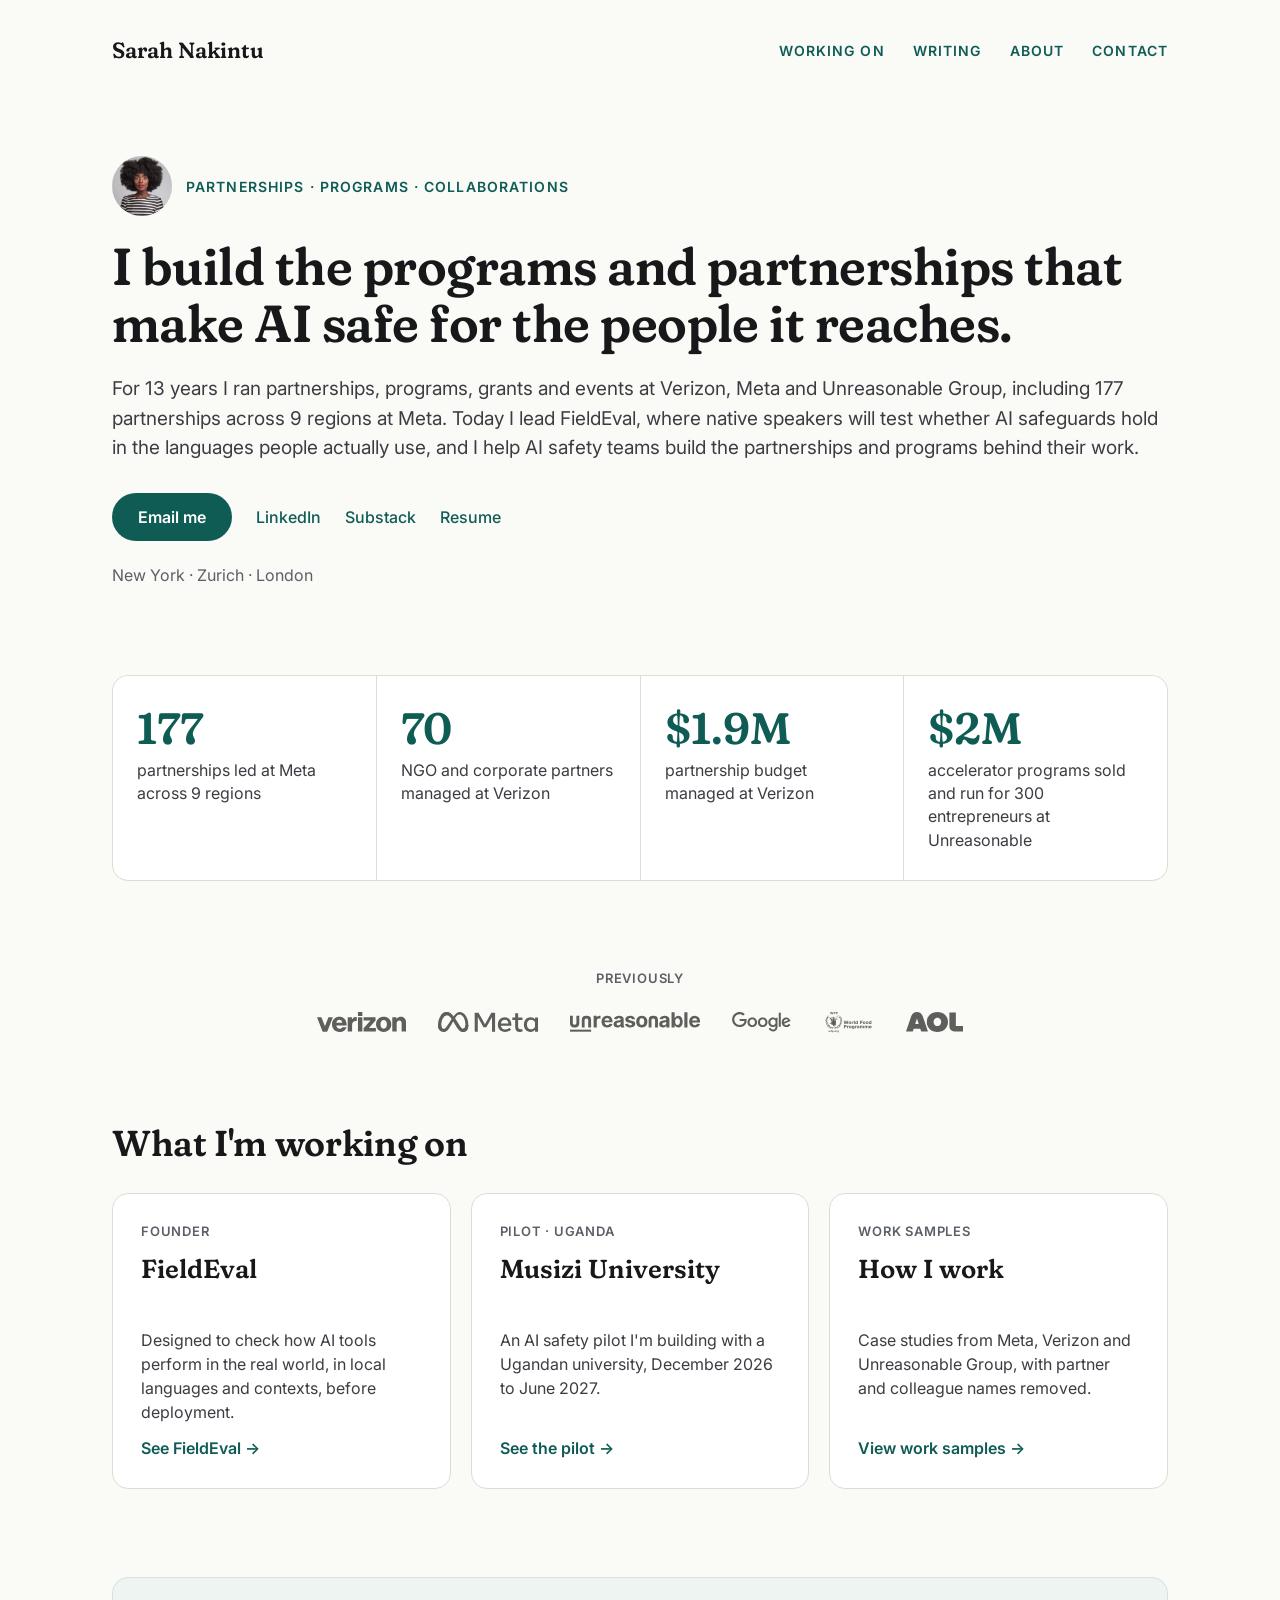
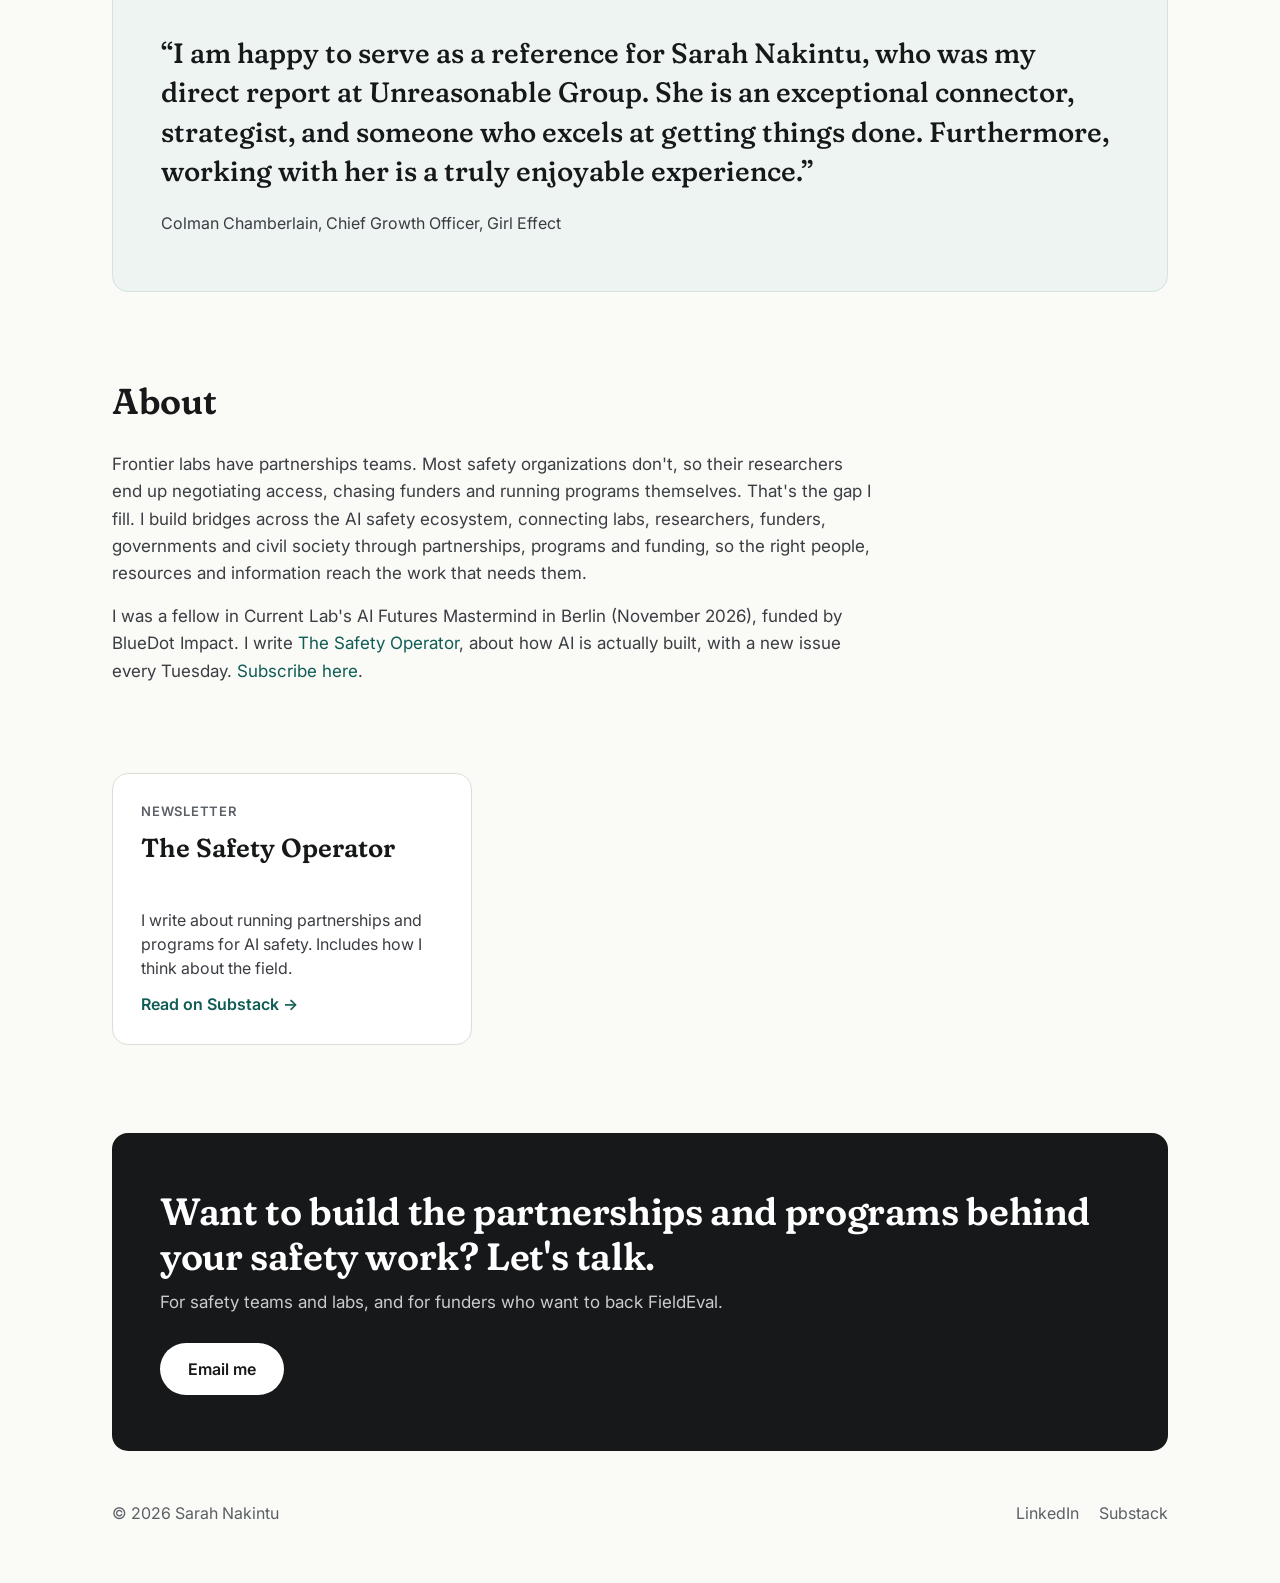
==== index.html @ e01b16b4 "Revert "Give work samples a page with a way home (#25)" This reverts commit 9e043dc0fef824e27f954739" ====
<!DOCTYPE html>
<html lang="en">
<head>
  <meta charset="utf-8">
  <meta name="viewport" content="width=device-width, initial-scale=1">
  <title>Sarah Nakintu</title>
  <meta name="description" content="Partnerships, programs and operations for AI safety.">
  <link rel="icon" href="assets/favicon.svg" type="image/svg+xml">
  <link rel="preconnect" href="https://fonts.googleapis.com">
  <link rel="preconnect" href="https://fonts.gstatic.com" crossorigin>
  <link href="https://fonts.googleapis.com/css2?family=Inter:wght@400;500;600;700&family=Fraunces:opsz,wght,SOFT,WONK@9..144,400..600,100,0&display=swap" rel="stylesheet">
  <link rel="stylesheet" href="styles.css">
  <script>
    (function () {
      try {
        var q = location.search;
        var force = /[?&]intro=1(?:&|$)/.test(q);
        var skipQ = /[?&]intro=0(?:&|$)/.test(q);
        var reduce = window.matchMedia('(prefers-reduced-motion: reduce)').matches;
        var seen = sessionStorage.getItem('sn-entry-seen') === '1';
        if (skipQ || reduce || (seen && !force)) document.documentElement.classList.add('entry-skip');
      } catch (e) {
        document.documentElement.classList.add('entry-skip');
      }
    })();
  </script>
</head>
<body>
  <div class="entry" id="entry" aria-hidden="true">
    <canvas class="entry-canvas" id="entryCanvas"></canvas>
    <div class="entry-brand">
      <p class="entry-mark">SN<span class="entry-dot">.</span></p>
      <span class="entry-line"></span>
    </div>
  </div>
  <a class="skip" href="#top">Skip to content</a>
  <div class="wrap">
    <header class="site-header">
      <a class="logo" href="/">Sarah Nakintu</a>
      <nav class="nav" aria-label="Main">
        <a href="#work">Working on</a>
        <a href="#writing">Writing</a>
        <a href="#about">About</a>
        <a href="#contact">Contact</a>
      </nav>
    </header>

    <section class="hero" id="top">
      <div class="hero-copy">
        <div class="hero-ident">
          <div class="portrait">
            <picture>
              <source type="image/webp" srcset="assets/sarah-nakintu.webp">
              <img src="assets/sarah-nakintu.jpg" alt="Sarah Nakintu, partnerships and programs operator working on AI safety" width="800" height="800">
            </picture>
          </div>
          <p class="eyebrow">Partnerships · Programs · Collaborations</p>
        </div>
        <h1>I build the programs and partnerships that make AI safe for the people it reaches.</h1>
        <p class="lede">For 13 years I ran partnerships, programs, grants and events at Verizon, Meta and Unreasonable Group, including 177 partnerships across 9 regions at Meta. Today I lead FieldEval, where native speakers will test whether AI safeguards hold in the languages people actually use, and I help AI safety teams build the partnerships and programs behind their work.</p>
        <div class="hero-actions">
          <a class="btn" href="mailto:hello@sarahnakintu.com">Email me</a>
          <a class="text-link" href="https://www.linkedin.com/in/sarahnakintu">LinkedIn</a>
          <a class="text-link" href="https://thesafetyoperator.substack.com">Substack</a>
          <a class="text-link" href="assets/sarah-nakintu-resume-v3.pdf">Resume</a>
        </div>
        <p class="location">New York · Zurich · London</p>
      </div>
    </section>

    <section class="results" aria-label="Results">
      <div class="stat">
        <div class="stat-num">177</div>
        <div class="stat-label">partnerships led at Meta across 9 regions</div>
      </div>
      <div class="stat">
        <div class="stat-num">70</div>
        <div class="stat-label">NGO and corporate partners managed at Verizon</div>
      </div>
      <div class="stat">
        <div class="stat-num">$1.9M</div>
        <div class="stat-label">partnership budget managed at Verizon</div>
      </div>
      <div class="stat">
        <div class="stat-num">$2M</div>
        <div class="stat-label">accelerator programs sold and run for 300 entrepreneurs at Unreasonable</div>
      </div>
    </section>

    <section class="previously" aria-label="Previously">
      <p class="previously-label">Previously</p>
      <ul class="logo-row">
        <li><img src="assets/logos/verizon.svg" alt="Verizon" width="107" height="24"></li>
        <li><img src="assets/logos/meta.svg" alt="Meta" width="119" height="24"></li>
        <li><img src="assets/logos/unreasonable.svg" alt="Unreasonable Group" width="160" height="24"></li>
        <li><img src="assets/logos/google.svg" alt="Google" width="71" height="24"></li>
        <li><img src="assets/logos/un-wfp.svg" alt="UN World Food Programme" width="52" height="24"></li>
        <li><img src="assets/logos/aol.svg" alt="AOL" width="68" height="24"></li>
      </ul>
    </section>

    <section class="section" id="work">
      <h2>What I'm working on</h2>
      <div class="cards">
        <article class="card">
          <span class="card-kicker">Founder</span>
          <span class="card-title">FieldEval</span>
          <span class="card-body">Designed to check how AI tools perform in the real world, in local languages and contexts, before deployment.</span>
          <a class="card-cta" href="/fieldeval/">See FieldEval →</a>
        </article>
        <article class="card">
          <span class="card-kicker">Pilot · Uganda</span>
          <span class="card-title">Musizi University</span>
          <span class="card-body">An AI safety pilot I'm building with a Ugandan university, December 2026 to June 2027.</span>
          <a class="card-cta" href="/musizi/">See the pilot →</a>
        </article>
        <a class="card" href="/assets/work/sarah-nakintu-work-samples-nov2026.pdf">
          <span class="card-kicker">Work samples</span>
          <span class="card-title">How I work</span>
          <span class="card-body">Case studies from Meta, Verizon and Unreasonable Group, with partner and colleague names removed.</span>
          <span class="card-cta">View work samples →</span>
        </a>
      </div>
    </section>

    <section class="section" aria-label="Testimonial">
      <figure class="quote-block">
        <blockquote class="quote">“I am happy to serve as a reference for Sarah Nakintu, who was my direct report at Unreasonable Group. She is an exceptional connector, strategist, and someone who excels at getting things done. Furthermore, working with her is a truly enjoyable experience.”</blockquote>
        <figcaption class="quote-attr">Colman Chamberlain, Chief Growth Officer, Girl Effect</figcaption>
      </figure>
    </section>

    <section class="about" id="about">
      <h2>About</h2>
      <div class="about-copy">
        <p>Frontier labs have partnerships teams. Most safety organizations don't, so their researchers end up negotiating access, chasing funders and running programs themselves. That's the gap I fill. I build bridges across the AI safety ecosystem, connecting labs, researchers, funders, governments and civil society through partnerships, programs and funding, so the right people, resources and information reach the work that needs them.</p>
        <p>I was a fellow in Current Lab's AI Futures Mastermind in Berlin (November 2026), funded by BlueDot Impact. I write <a href="https://thesafetyoperator.substack.com">The Safety Operator</a>, about how AI is actually built, with a new issue every Tuesday. <a href="https://thesafetyoperator.substack.com/subscribe">Subscribe here</a>.</p>
      </div>
    </section>

    <section class="section" id="writing">
      <a class="card" href="https://thesafetyoperator.substack.com">
        <span class="card-kicker">Newsletter</span>
        <span class="card-title">The Safety Operator</span>
        <span class="card-body">I write about running partnerships and programs for AI safety. Includes how I think about the field.</span>
        <span class="card-cta">Read on Substack →</span>
      </a>
    </section>

    <section class="contact" id="contact">
      <div>
        <h2>Want to build the partnerships and programs behind your safety work? Let's talk.</h2>
        <p class="contact-sub">For safety teams and labs, and for funders who want to back FieldEval.</p>
      </div>
      <a class="btn-invert" href="mailto:hello@sarahnakintu.com">Email me</a>
    </section>

    <footer class="site-footer">
      <span>© 2026 Sarah Nakintu</span>
      <span class="footer-links">
        <a href="https://www.linkedin.com/in/sarahnakintu">LinkedIn</a>
        <a href="https://thesafetyoperator.substack.com">Substack</a>
      </span>
    </footer>
  </div>
  <script src="assets/entry.js"></script>
</body>
</html>
---- styles.css ----
:root {
  --bg: #FAFAF7;
  --text: #17181A;
  --secondary: #3A3D42;
  --muted: #5B5F66;
  --accent: #0F5C55;
  --accent-hover: #0A403B;
  --border: #DEDCD5;
  --card: #FFFFFF;
  --photo-bg: #E8E6DF;
  --quote-bg: #EEF4F2;
  --contact-bg: #17181A;
  --contact-sub: #C9CBCF;
  --space-section: 88px;
  --max: 1120px;
}

*,
*::before,
*::after { box-sizing: border-box; }

html { scroll-behavior: smooth; }

body {
  margin: 0;
  background: var(--bg);
  color: var(--text);
  font-family: Inter, system-ui, sans-serif;
  font-size: 16px;
  line-height: 1.5;
}

img { max-width: 100%; height: auto; display: block; }

a { color: var(--accent); text-decoration: none; }
a:hover { color: var(--accent-hover); }
a:focus-visible,
button:focus-visible {
  outline: 2px solid var(--accent);
  outline-offset: 3px;
}

.skip {
  position: absolute;
  left: 16px;
  top: 12px;
  z-index: 10;
  background: var(--text);
  color: #fff;
  padding: 10px 16px;
  min-height: 44px;
  border-radius: 8px;
  transform: translateY(-200%);
}
.skip:focus { transform: none; color: #fff; }

.wrap {
  max-width: var(--max);
  margin: 0 auto;
  padding: 0 32px;
}

.site-header {
  display: flex;
  flex-wrap: wrap;
  justify-content: space-between;
  align-items: center;
  gap: 16px;
  padding: 28px 0;
}

.logo {
  font-family: Fraunces, "Times New Roman", serif;
  font-weight: 600;
  font-size: 22px;
  color: var(--text);
  text-decoration: none;
  min-height: 44px;
  display: inline-flex;
  align-items: center;
}
.logo:hover { color: var(--text); }

.home-back {
  display: inline-flex;
  align-items: center;
  min-height: 44px;
  margin: 0 0 4px;
  font-family: Inter, system-ui, sans-serif;
  font-size: 14px;
  font-weight: 500;
  color: var(--accent);
  text-decoration: none;
}
.home-back:hover { color: var(--accent-hover); }
.home-back-end { margin: 48px 0 0; }

.nav {
  display: flex;
  flex-wrap: wrap;
  gap: 8px 28px;
  font-size: 14px;
}
.nav a {
  color: #0F5C55;
  font-weight: 600;
  letter-spacing: 0.08em;
  text-transform: uppercase;
  text-decoration: none;
  min-height: 44px;
  display: inline-flex;
  align-items: center;
}
.nav a:hover { color: var(--accent-hover); }

@media (max-width: 480px) {
  .nav { gap: 8px 12px; }
  .nav a { letter-spacing: 0.05em; }
}

.hero {
  display: block;
  padding: 56px 0 var(--space-section);
}

.hero-copy {
  width: 100%;
  min-width: 0;
  display: flex;
  flex-direction: column;
  gap: 22px;
}

.hero-ident {
  display: flex;
  align-items: center;
  gap: 14px;
}

.eyebrow {
  margin: 0;
  font-size: 14px;
  font-weight: 600;
  letter-spacing: 0.08em;
  text-transform: uppercase;
  color: var(--accent);
}

h1, h2, .stat-num, .card-title, .quote, .logo {
  font-family: Fraunces, "Times New Roman", serif;
  font-optical-sizing: auto;
  font-variation-settings: "SOFT" 100, "WONK" 0;
}

h1 {
  margin: 0;
  font-size: clamp(2rem, 4.5vw, 3.25rem);
  line-height: 1.1;
  font-weight: 600;
  letter-spacing: -0.01em;
}

.lede {
  margin: 0;
  font-size: 19px;
  line-height: 1.55;
  color: var(--secondary);
}

.hero-actions {
  display: flex;
  flex-wrap: wrap;
  align-items: center;
  gap: 12px 24px;
  margin-top: 8px;
}

.btn {
  display: inline-flex;
  align-items: center;
  justify-content: center;
  min-height: 48px;
  padding: 0 26px;
  border-radius: 999px;
  background: var(--accent);
  color: #FFFFFF;
  font-weight: 600;
  font-size: 16px;
  text-decoration: none;
}
.btn:hover { background: var(--accent-hover); color: #FFFFFF; }

.text-link {
  font-size: 16px;
  font-weight: 500;
  min-height: 44px;
  display: inline-flex;
  align-items: center;
}

.location {
  margin: 0;
  font-size: 16px;
  color: var(--muted);
}

.portrait {
  flex: 0 0 60px;
  width: 60px;
  height: 60px;
  max-width: 60px;
  aspect-ratio: 1 / 1;
  border-radius: 50%;
  overflow: hidden;
  background: var(--photo-bg);
}
.portrait img {
  width: 100%;
  height: 100%;
  object-fit: cover;
  object-position: center center;
}

.results {
  display: flex;
  flex-wrap: wrap;
  gap: 1px;
  background: var(--border);
  border: 1px solid var(--border);
  border-radius: 16px;
  overflow: hidden;
}
.stat {
  flex: 1 1 180px;
  background: var(--card);
  padding: 28px 24px;
}
.stat-num {
  font-size: 44px;
  font-weight: 600;
  color: var(--accent);
  line-height: 1.12;
}
.stat-label {
  font-size: 16px;
  line-height: 1.45;
  color: var(--secondary);
  margin-top: 6px;
}

.previously {
  margin: var(--space-section) 0 0;
  text-align: center;
}
.previously-label {
  margin: 0 0 22px;
  font-size: 13px;
  font-weight: 600;
  letter-spacing: 0.06em;
  text-transform: uppercase;
  color: var(--muted);
}
.logo-row {
  list-style: none;
  margin: 0;
  padding: 0;
  display: flex;
  flex-wrap: wrap;
  align-items: center;
  justify-content: center;
  gap: 20px 32px;
}
.logo-row li {
  display: flex;
  align-items: center;
  justify-content: center;
}
.logo-row img {
  height: 20px;
  width: auto;
  max-width: 130px;
  display: block;
}
.logo-row img[src*="un-wfp"] {
  height: 24px;
  max-width: 56px;
}

.section { padding: var(--space-section) 0 0; }

h2 {
  margin: 0 0 28px;
  font-size: 36px;
  font-weight: 600;
  letter-spacing: -0.01em;
  line-height: 1.2;
}

#writing .card { max-width: 360px; }

.cards {
  display: flex;
  flex-wrap: wrap;
  gap: 20px;
}

.card {
  flex: 1 1 240px;
  min-height: 230px;
  display: flex;
  flex-direction: column;
  gap: 12px;
  padding: 28px;
  border-radius: 16px;
  background: var(--card);
  border: 1px solid var(--border);
  text-decoration: none;
  color: var(--text);
}
a.card:hover { color: var(--text); border-color: var(--accent); }
.card-kicker {
  font-size: 13px;
  font-weight: 600;
  letter-spacing: 0.06em;
  text-transform: uppercase;
  color: var(--muted);
}
.card-title {
  font-size: 26px;
  font-weight: 600;
  line-height: 1.2;
  min-height: 2.4em;
}
.card-wide .card-title { min-height: 0; }
.card-body {
  font-size: 16px;
  line-height: 1.5;
  color: var(--secondary);
}
.card-cta {
  margin-top: auto;
  font-size: 16px;
  font-weight: 600;
  color: var(--accent);
}
a.card:hover .card-cta { color: var(--accent-hover); }

.quote-block {
  margin: 0;
  padding: 56px 48px;
  border-radius: 16px;
  background: var(--quote-bg);
  border: 1px solid #D4E3DE;
}
.quote {
  margin: 0;
  font-size: 28px;
  line-height: 1.4;
  font-weight: 500;
}
.quote-attr {
  margin-top: 20px;
  font-size: 16px;
  color: var(--secondary);
}

.about {
  padding: var(--space-section) 0 0;
}
.about-copy {
  max-width: 760px;
  min-width: 0;
  display: flex;
  flex-direction: column;
  gap: 16px;
  font-size: 17px;
  line-height: 1.6;
  color: var(--secondary);
}
.about-copy p { margin: 0; }

.contact {
  margin: var(--space-section) 0 0;
  padding: 56px 48px;
  border-radius: 20px;
  background: var(--contact-bg);
  color: #FFFFFF;
  display: flex;
  flex-wrap: wrap;
  align-items: center;
  justify-content: space-between;
  gap: 28px;
}
.contact h2 {
  margin: 0;
  font-size: 38px;
  color: #FFFFFF;
  line-height: 1.2;
}
.contact-sub {
  margin: 10px 0 0;
  font-size: 17px;
  color: var(--contact-sub);
}
.btn-invert {
  display: inline-flex;
  align-items: center;
  justify-content: center;
  min-height: 52px;
  padding: 0 28px;
  border-radius: 999px;
  background: #FFFFFF;
  color: var(--text);
  font-weight: 600;
  font-size: 16px;
  text-decoration: none;
}
.btn-invert:hover { background: var(--bg); color: var(--text); }

/* Homepage contact matches the other boxes. Musizi keeps the 20px radius. */
body:has(.hero) .contact { border-radius: 16px; }

.site-footer {
  display: flex;
  flex-wrap: wrap;
  justify-content: space-between;
  align-items: center;
  gap: 16px;
  padding: 40px 0 48px;
  font-size: 16px;
  color: var(--muted);
}
.footer-links {
  display: flex;
  flex-wrap: wrap;
  gap: 8px 20px;
}
.footer-links a {
  color: var(--muted);
  min-height: 44px;
  display: inline-flex;
  align-items: center;
}
.footer-links a:hover { color: var(--accent); }

@media (max-width: 768px) {
  :root { --space-section: 56px; }
  .wrap { padding: 0 24px; }
  .hero { padding: 36px 0 var(--space-section); }
  .contact { padding: 40px 28px; }
  .contact h2 { font-size: 31px; }
  .quote { font-size: 24px; }
  .quote-block { padding: 40px 28px; }
}

@media (max-width: 480px) {
  .wrap { padding: 0 20px; }
  .stat-num { font-size: 38px; }
  .portrait { flex-basis: 56px; width: 56px; height: 56px; max-width: 56px; margin-inline: 0; border-radius: 50%; }
  .hero { padding: 28px 0 var(--space-section); }
  .hero-ident { gap: 12px; }
  .cards {
    flex-direction: column;
    gap: 16px;
  }
  .card {
    flex: 1 1 auto;
    width: 100%;
    max-width: 100%;
    min-width: 0;
  }
  .card-title { min-height: 0; }
  .logo-row {
    display: grid;
    grid-template-columns: repeat(2, max-content);
    justify-content: center;
    column-gap: 28px;
    row-gap: 16px;
  }
  .logo-row img { height: 16px; max-width: 110px; }
  .logo-row img[src*="un-wfp"] { height: 22px; max-width: 52px; }
}

/* Homepage entry. SN. already in place, starfield streaks, bar fill, fade. */
.entry {
  position: fixed;
  inset: 0;
  z-index: 9999;
  background: #FAFAF7;
  display: flex;
  align-items: center;
  justify-content: center;
  cursor: pointer;
  transition: opacity 700ms cubic-bezier(0.22, 1, 0.36, 1);
}
.entry.is-leaving {
  opacity: 0;
  pointer-events: none;
}
.entry-canvas {
  position: absolute;
  inset: 0;
  width: 100%;
  height: 100%;
  display: block;
}
.entry-brand {
  position: relative;
  z-index: 1;
  text-align: center;
  pointer-events: none;
  transform: translateY(-8px);
}
.entry-mark {
  margin: 0;
  font-family: Fraunces, "Times New Roman", serif;
  font-weight: 500;
  font-size: clamp(44px, 6.5vw, 64px);
  font-optical-sizing: auto;
  font-variation-settings: "SOFT" 100, "WONK" 0;
  color: #17181A;
  letter-spacing: 0.03em;
  line-height: 1;
}
.entry-dot {
  color: #0F5C55;
  letter-spacing: 0;
  margin-left: 0.02em;
}
.entry-line {
  display: block;
  width: 100px;
  height: 1px;
  margin: 20px auto 0;
  background: #DEDCD5;
  position: relative;
  overflow: hidden;
}
.entry-line::after {
  content: "";
  display: block;
  height: 100%;
  width: 0;
  background: #17181A;
}
.entry.is-in .entry-line::after {
  width: 100%;
  transition: width 1600ms cubic-bezier(0.22, 1, 0.36, 1);
}
@media (max-width: 480px) {
  .entry-mark { font-size: 44px; }
  .entry-line { width: 80px; margin-top: 16px; }
}
html.entry-skip .entry { display: none !important; }
html.entry-lock,
html.entry-lock body { overflow: hidden; }
@media (prefers-reduced-motion: reduce) {
  .entry { display: none !important; }
}
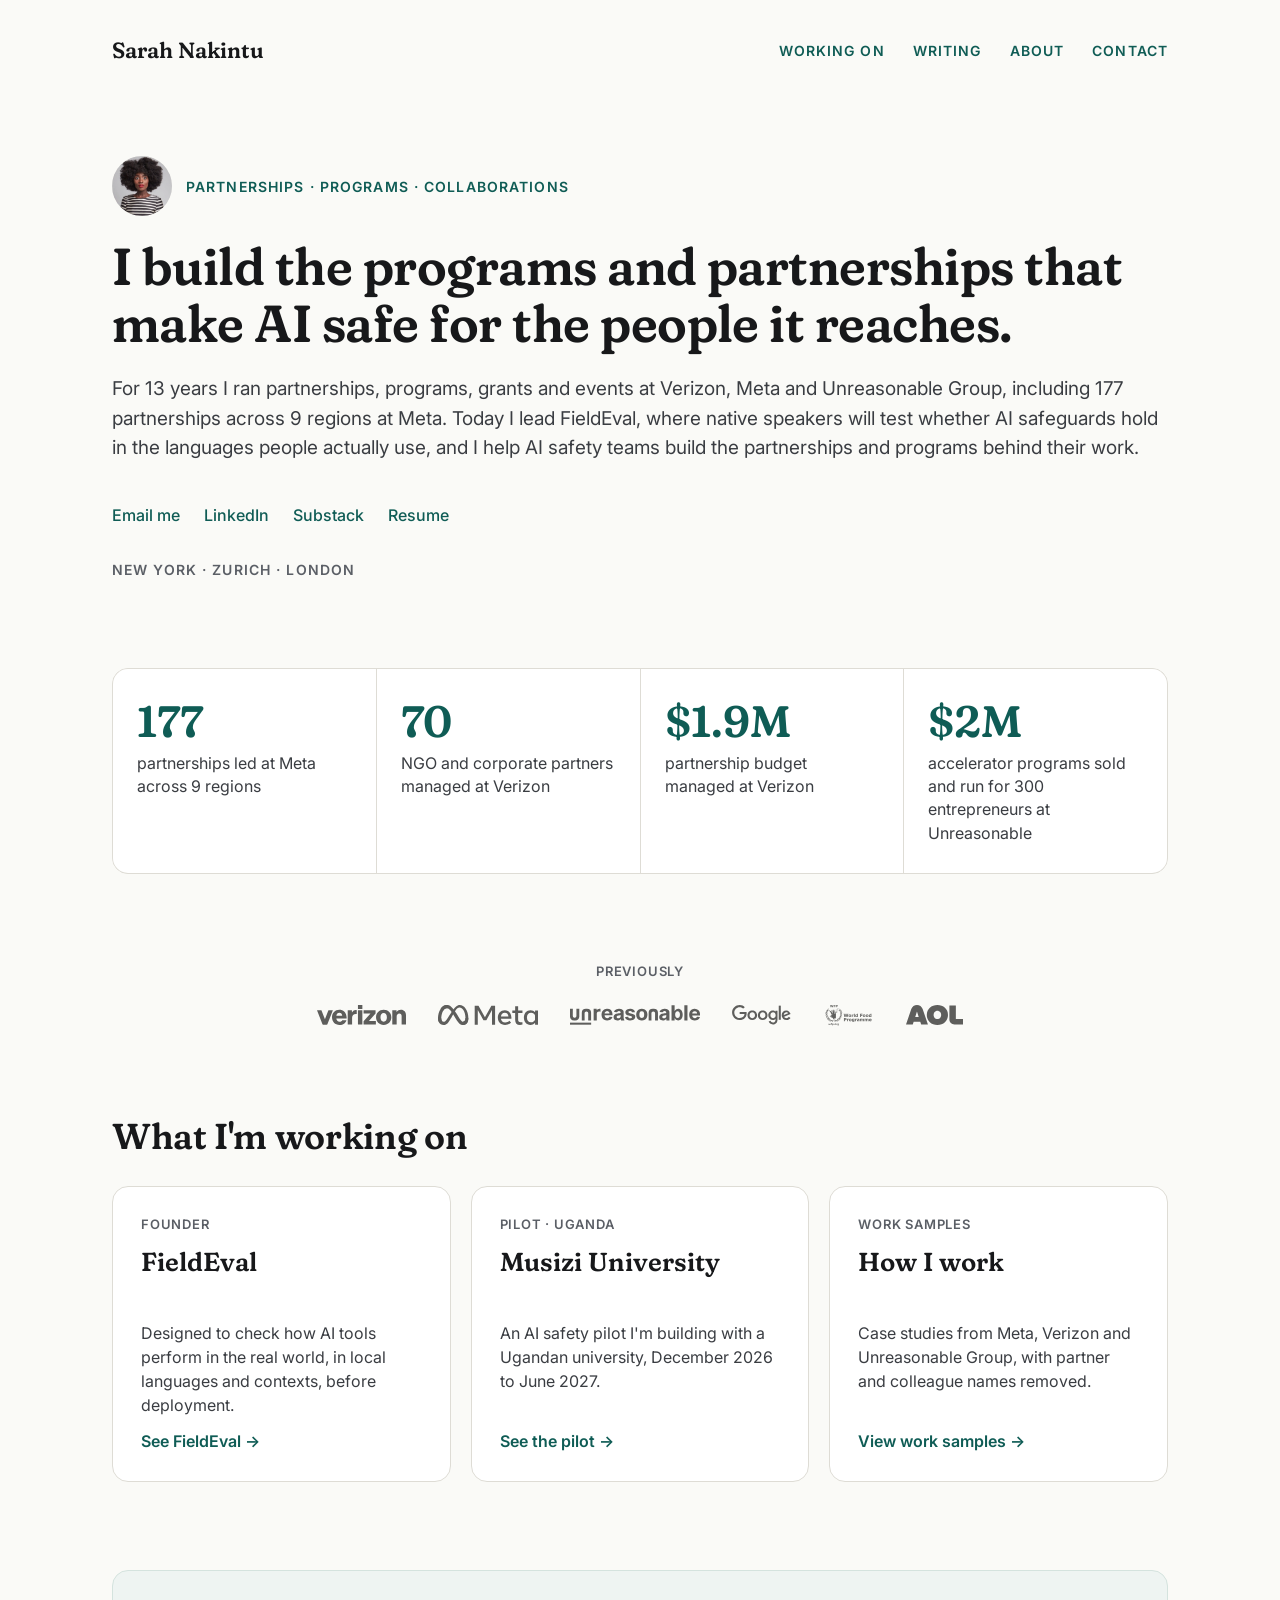
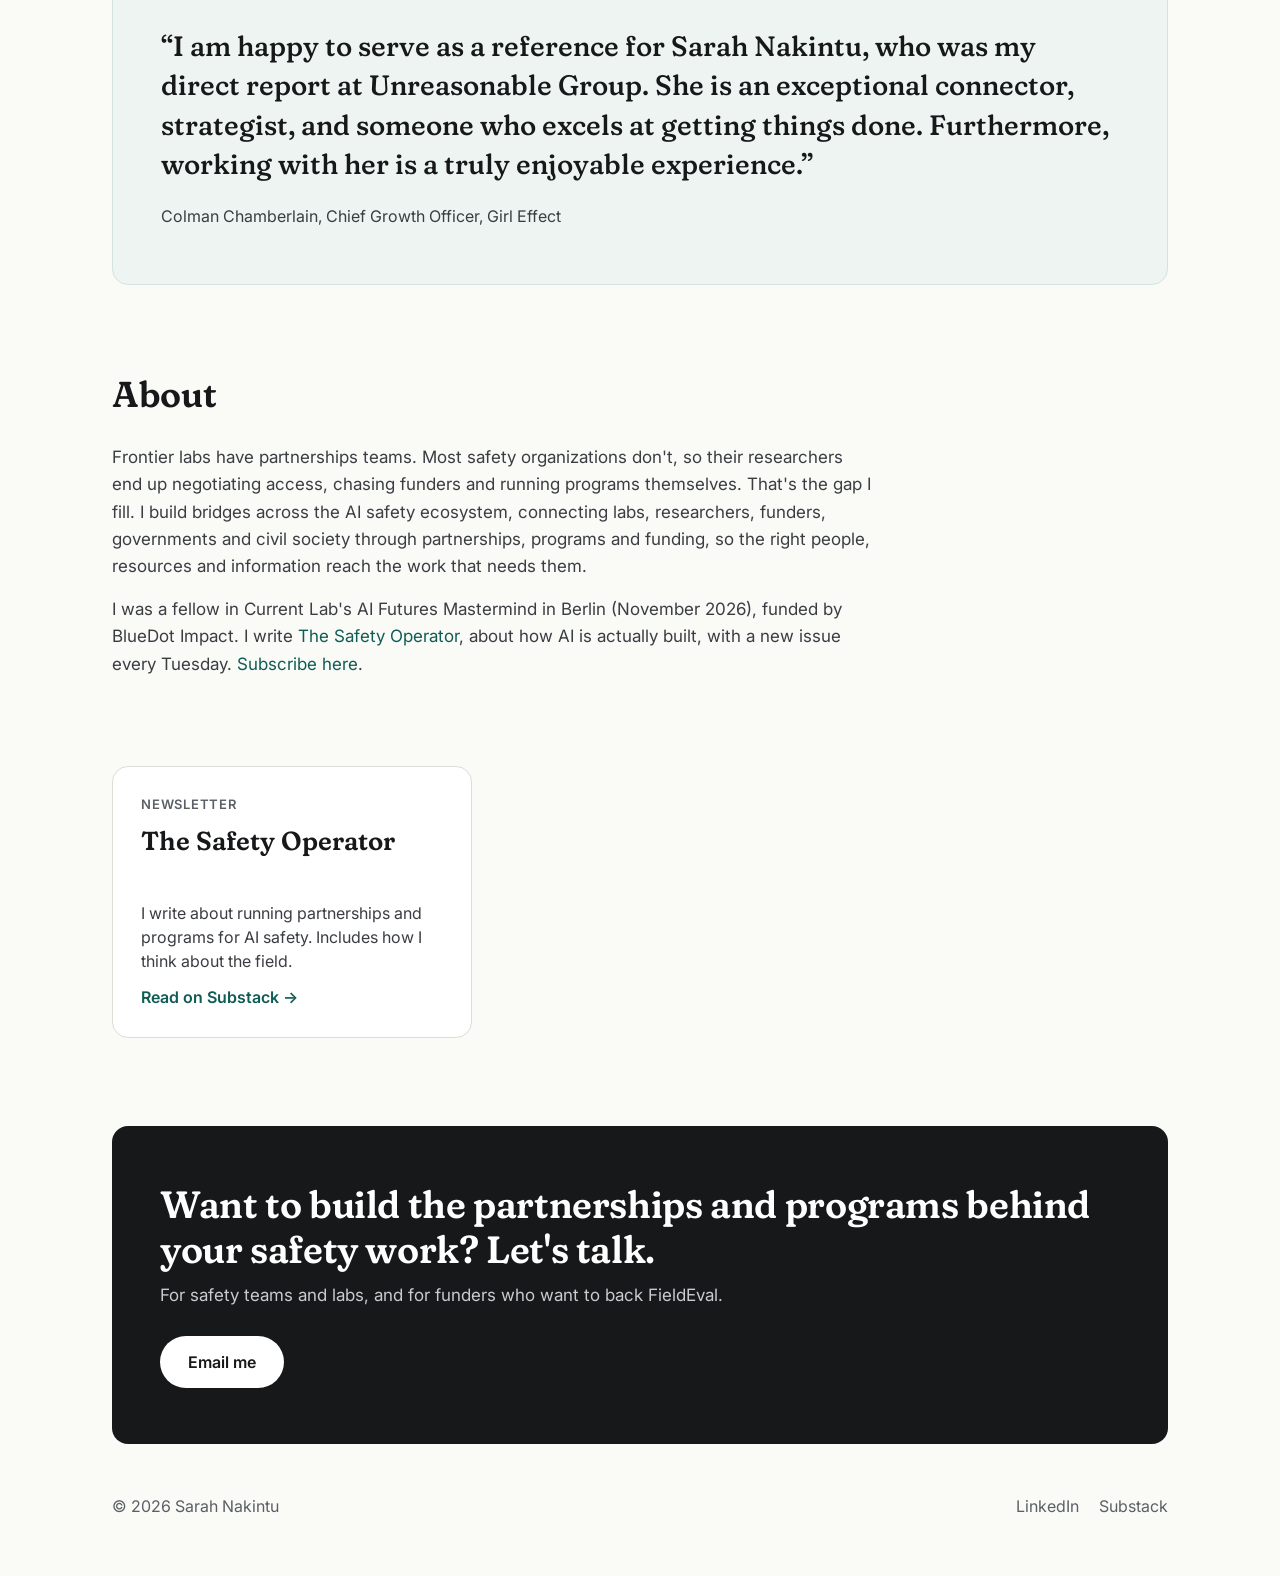
==== commit 78334602: "Add a back link on the last work-samples page and restyle the hero links. Stamp a teal Back to sarah" ====
--- a/index.html
+++ b/index.html
@@ -59,7 +59,7 @@
         <h1>I build the programs and partnerships that make AI safe for the people it reaches.</h1>
         <p class="lede">For 13 years I ran partnerships, programs, grants and events at Verizon, Meta and Unreasonable Group, including 177 partnerships across 9 regions at Meta. Today I lead FieldEval, where native speakers will test whether AI safeguards hold in the languages people actually use, and I help AI safety teams build the partnerships and programs behind their work.</p>
         <div class="hero-actions">
-          <a class="btn" href="mailto:hello@sarahnakintu.com">Email me</a>
+          <a class="text-link" href="mailto:hello@sarahnakintu.com">Email me</a>
           <a class="text-link" href="https://www.linkedin.com/in/sarahnakintu">LinkedIn</a>
           <a class="text-link" href="https://thesafetyoperator.substack.com">Substack</a>
           <a class="text-link" href="assets/sarah-nakintu-resume-v3.pdf">Resume</a>
@@ -114,7 +114,7 @@
           <span class="card-body">An AI safety pilot I'm building with a Ugandan university, December 2026 to June 2027.</span>
           <a class="card-cta" href="/musizi/">See the pilot →</a>
         </article>
-        <a class="card" href="/assets/work/sarah-nakintu-work-samples-nov2026.pdf">
+        <a class="card" href="/assets/work/sarah-nakintu-work-samples-nov2026b.pdf">
           <span class="card-kicker">Work samples</span>
           <span class="card-title">How I work</span>
           <span class="card-body">Case studies from Meta, Verizon and Unreasonable Group, with partner and colleague names removed.</span>
--- a/styles.css
+++ b/styles.css
@@ -200,7 +200,10 @@
 
 .location {
   margin: 0;
-  font-size: 16px;
+  font-size: 14px;
+  font-weight: 600;
+  letter-spacing: 0.08em;
+  text-transform: uppercase;
   color: var(--muted);
 }
 
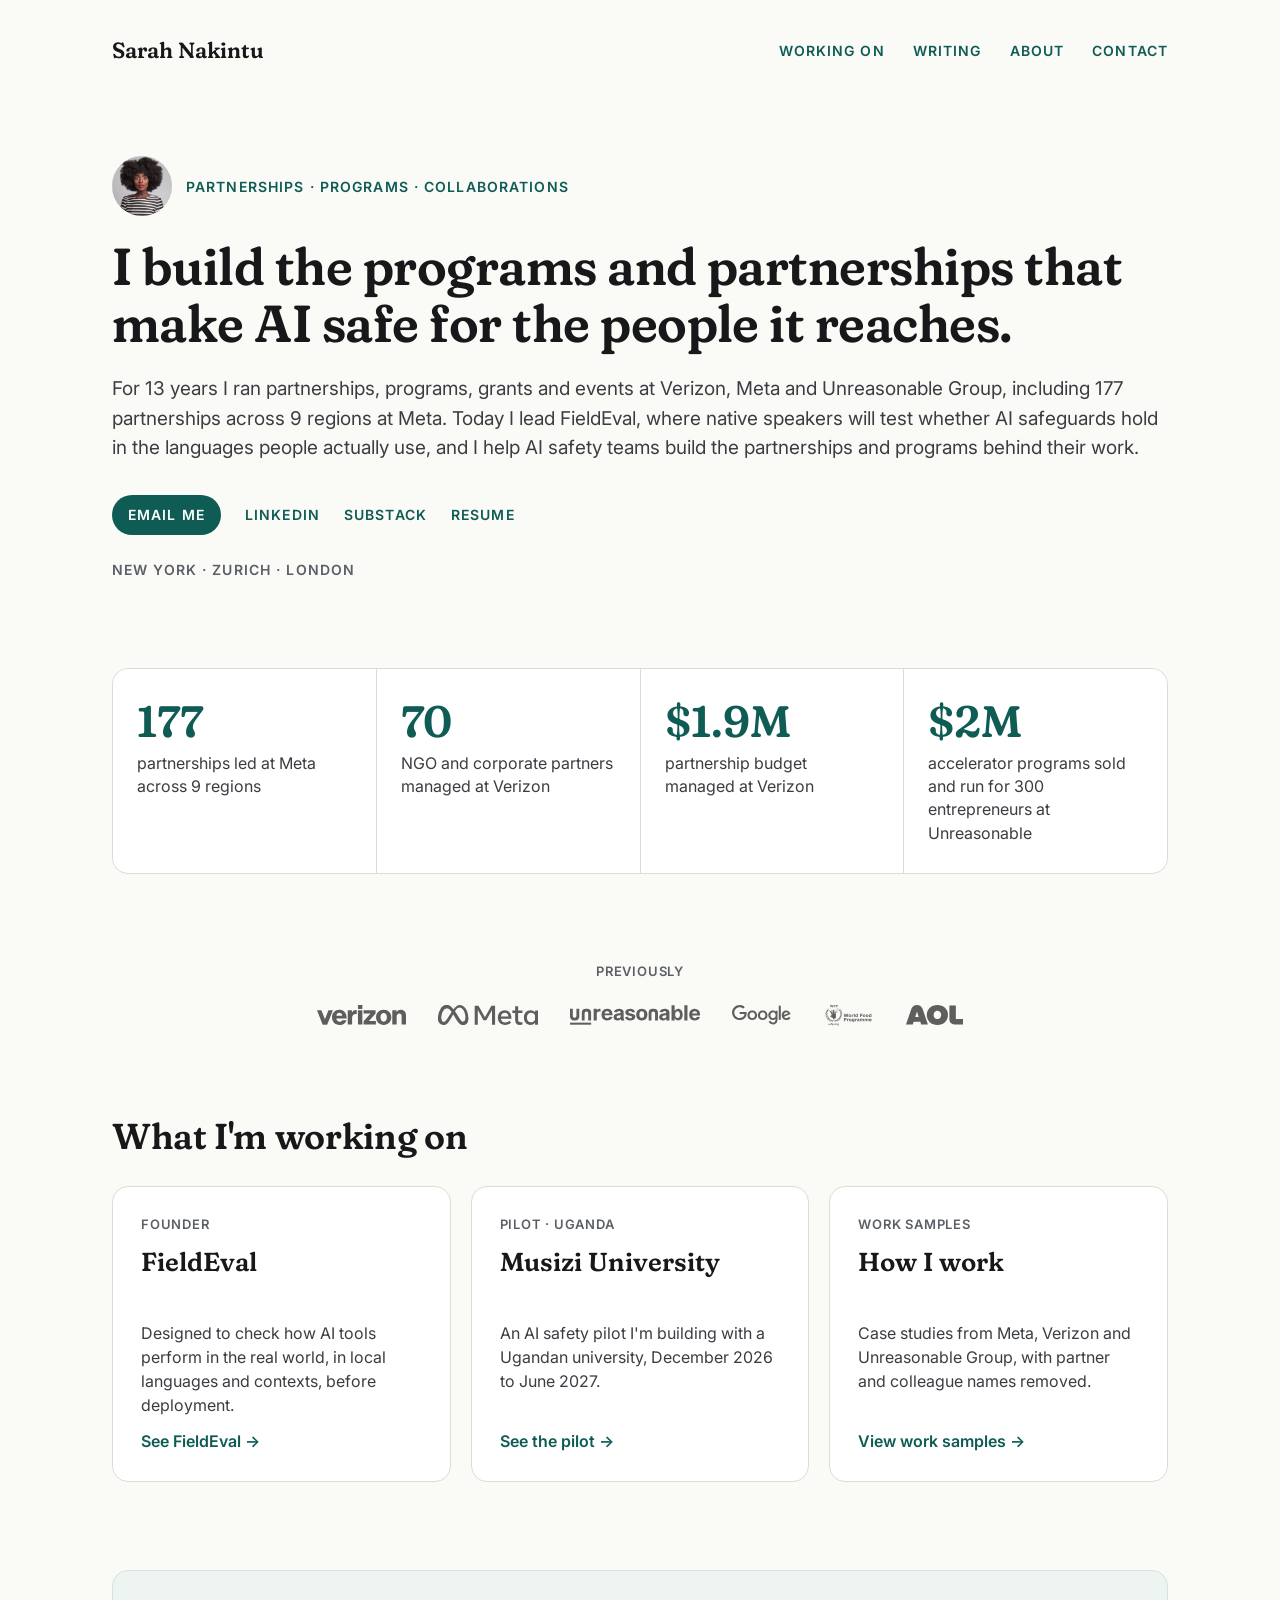
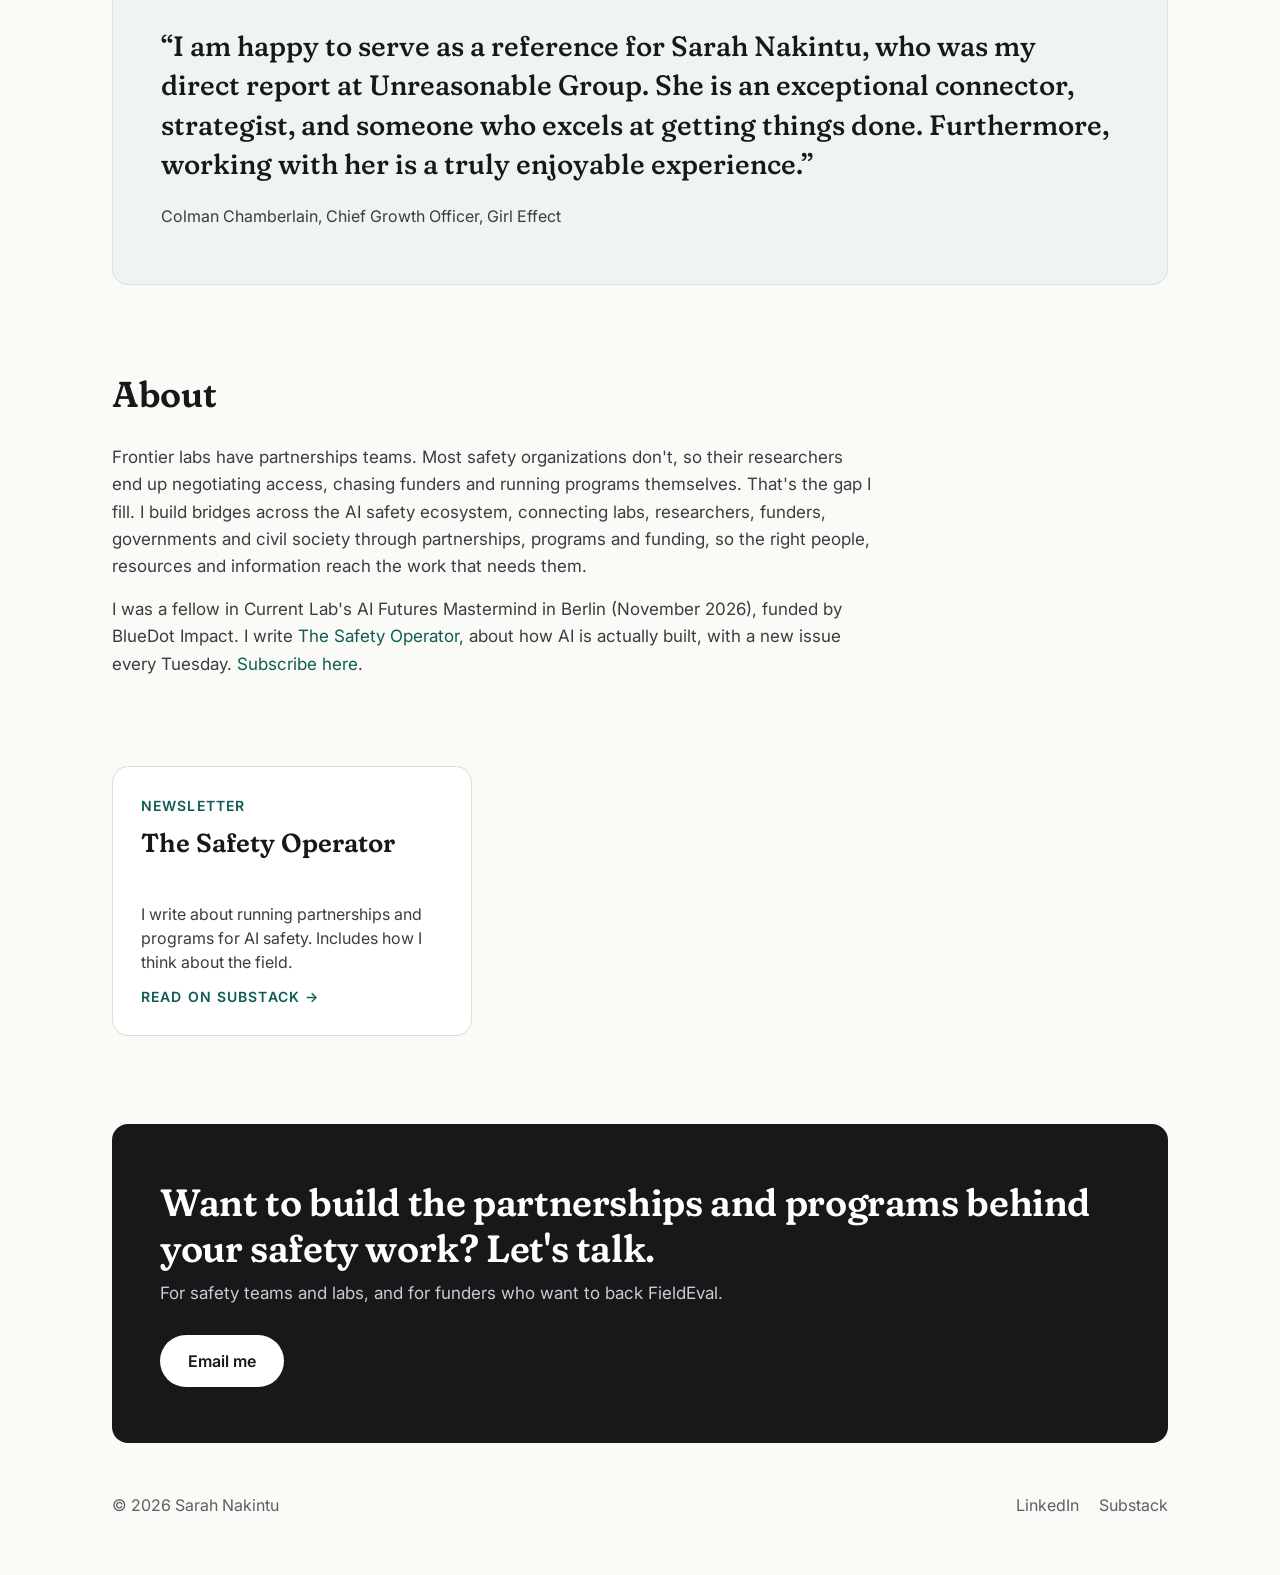
==== commit 68ab5d3f: "Match the hero and newsletter links to the nav type. Keep Email me as a teal button with the same 14" ====
--- a/index.html
+++ b/index.html
@@ -59,7 +59,7 @@
         <h1>I build the programs and partnerships that make AI safe for the people it reaches.</h1>
         <p class="lede">For 13 years I ran partnerships, programs, grants and events at Verizon, Meta and Unreasonable Group, including 177 partnerships across 9 regions at Meta. Today I lead FieldEval, where native speakers will test whether AI safeguards hold in the languages people actually use, and I help AI safety teams build the partnerships and programs behind their work.</p>
         <div class="hero-actions">
-          <a class="text-link" href="mailto:hello@sarahnakintu.com">Email me</a>
+          <a class="btn" href="mailto:hello@sarahnakintu.com">Email me</a>
           <a class="text-link" href="https://www.linkedin.com/in/sarahnakintu">LinkedIn</a>
           <a class="text-link" href="https://thesafetyoperator.substack.com">Substack</a>
           <a class="text-link" href="assets/sarah-nakintu-resume-v3.pdf">Resume</a>
@@ -114,7 +114,7 @@
           <span class="card-body">An AI safety pilot I'm building with a Ugandan university, December 2026 to June 2027.</span>
           <a class="card-cta" href="/musizi/">See the pilot →</a>
         </article>
-        <a class="card" href="/assets/work/sarah-nakintu-work-samples-nov2026b.pdf">
+        <a class="card" href="/assets/work/sarah-nakintu-work-samples-nov2026c.pdf">
           <span class="card-kicker">Work samples</span>
           <span class="card-title">How I work</span>
           <span class="card-body">Case studies from Meta, Verizon and Unreasonable Group, with partner and colleague names removed.</span>
--- a/styles.css
+++ b/styles.css
@@ -179,13 +179,16 @@
   display: inline-flex;
   align-items: center;
   justify-content: center;
-  min-height: 48px;
-  padding: 0 26px;
+  min-height: 40px;
+  padding: 0 16px;
   border-radius: 999px;
   background: var(--accent);
   color: #FFFFFF;
-  font-weight: 600;
-  font-size: 16px;
+  font-family: Inter, system-ui, sans-serif;
+  font-weight: 600;
+  font-size: 14px;
+  letter-spacing: 0.08em;
+  text-transform: uppercase;
   text-decoration: none;
 }
 .btn:hover { background: var(--accent-hover); color: #FFFFFF; }
@@ -196,6 +199,34 @@
   min-height: 44px;
   display: inline-flex;
   align-items: center;
+}
+.hero-actions .text-link {
+  font-family: Inter, system-ui, sans-serif;
+  font-size: 14px;
+  font-weight: 600;
+  letter-spacing: 0.08em;
+  text-transform: uppercase;
+  color: #0F5C55;
+}
+.hero-actions .text-link:hover { color: var(--accent-hover); }
+
+#writing .card-kicker,
+#writing .card-cta {
+  font-family: Inter, system-ui, sans-serif;
+  font-size: 14px;
+  font-weight: 600;
+  letter-spacing: 0.08em;
+  text-transform: uppercase;
+  color: #0F5C55;
+}
+#writing a.card:hover .card-kicker,
+#writing a.card:hover .card-cta { color: var(--accent-hover); }
+
+@media (max-width: 480px) {
+  .btn,
+  .hero-actions .text-link,
+  #writing .card-kicker,
+  #writing .card-cta { letter-spacing: 0.05em; }
 }
 
 .location {
